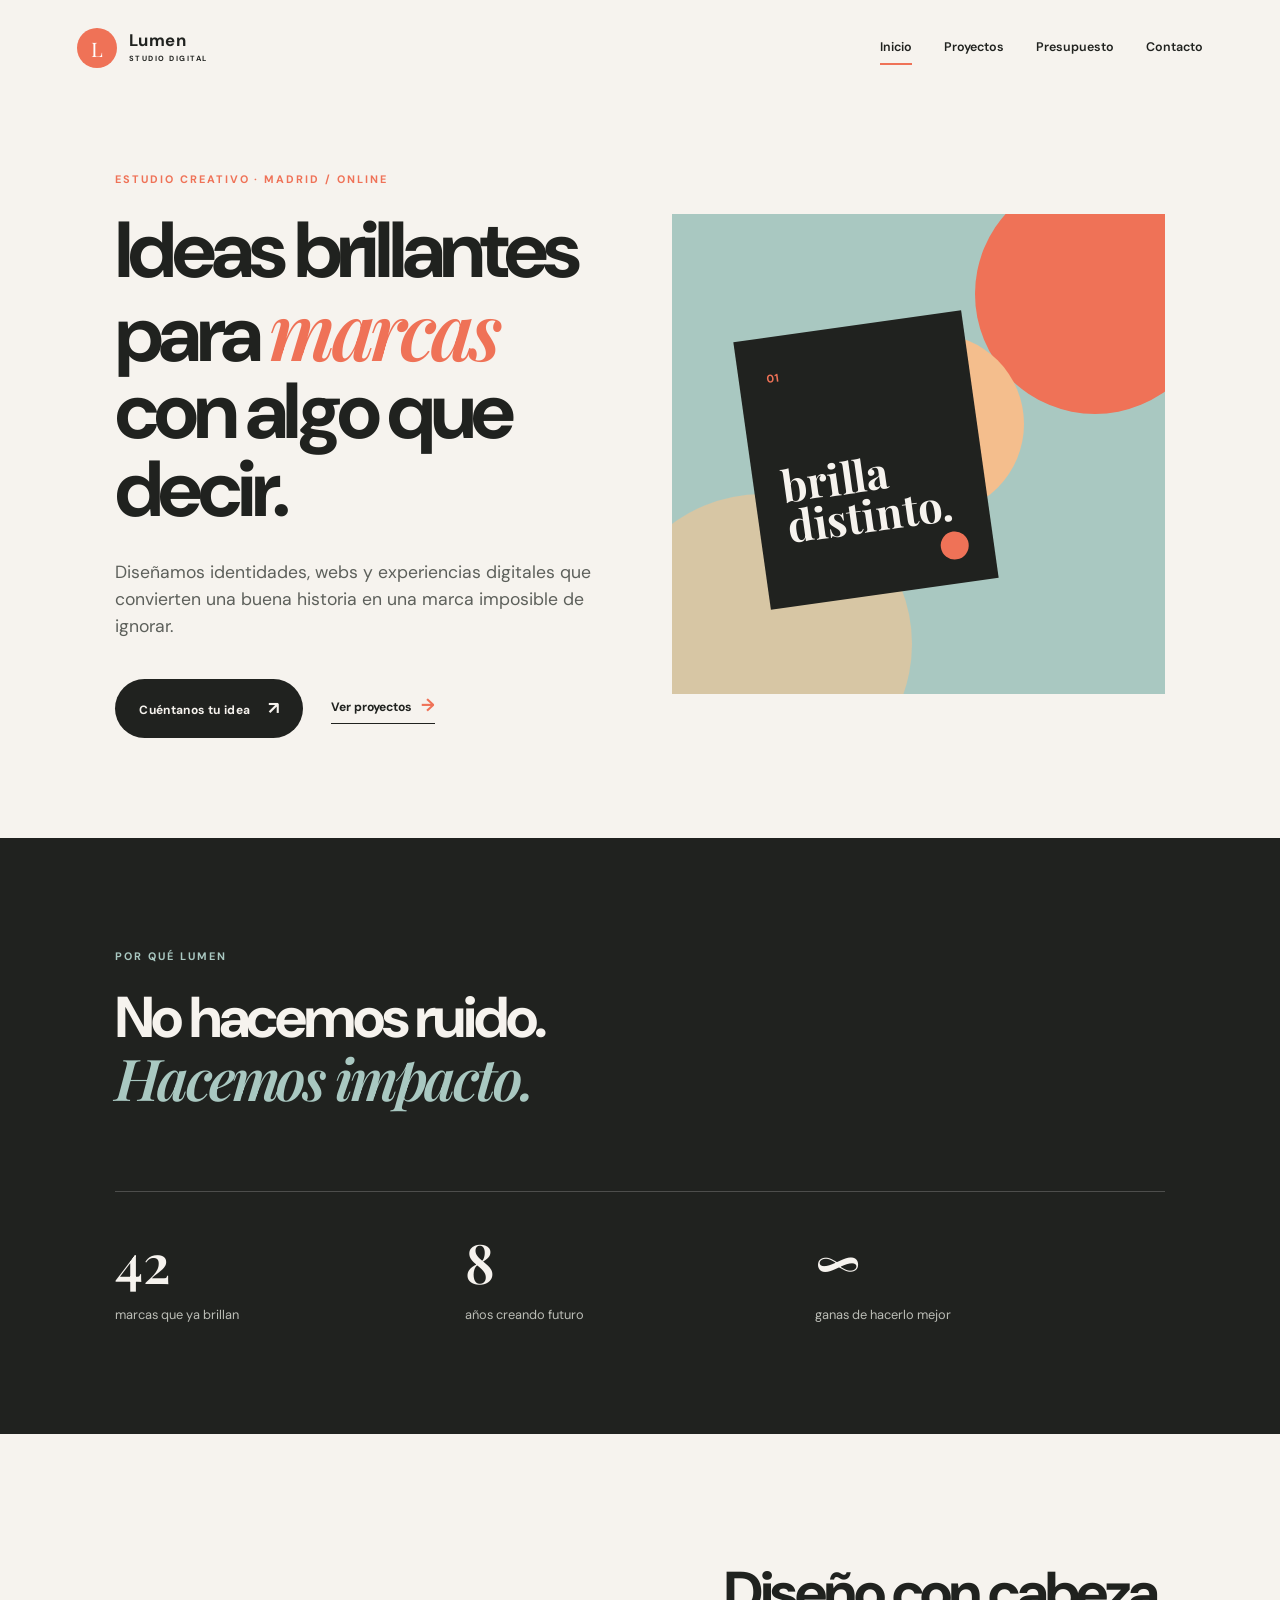
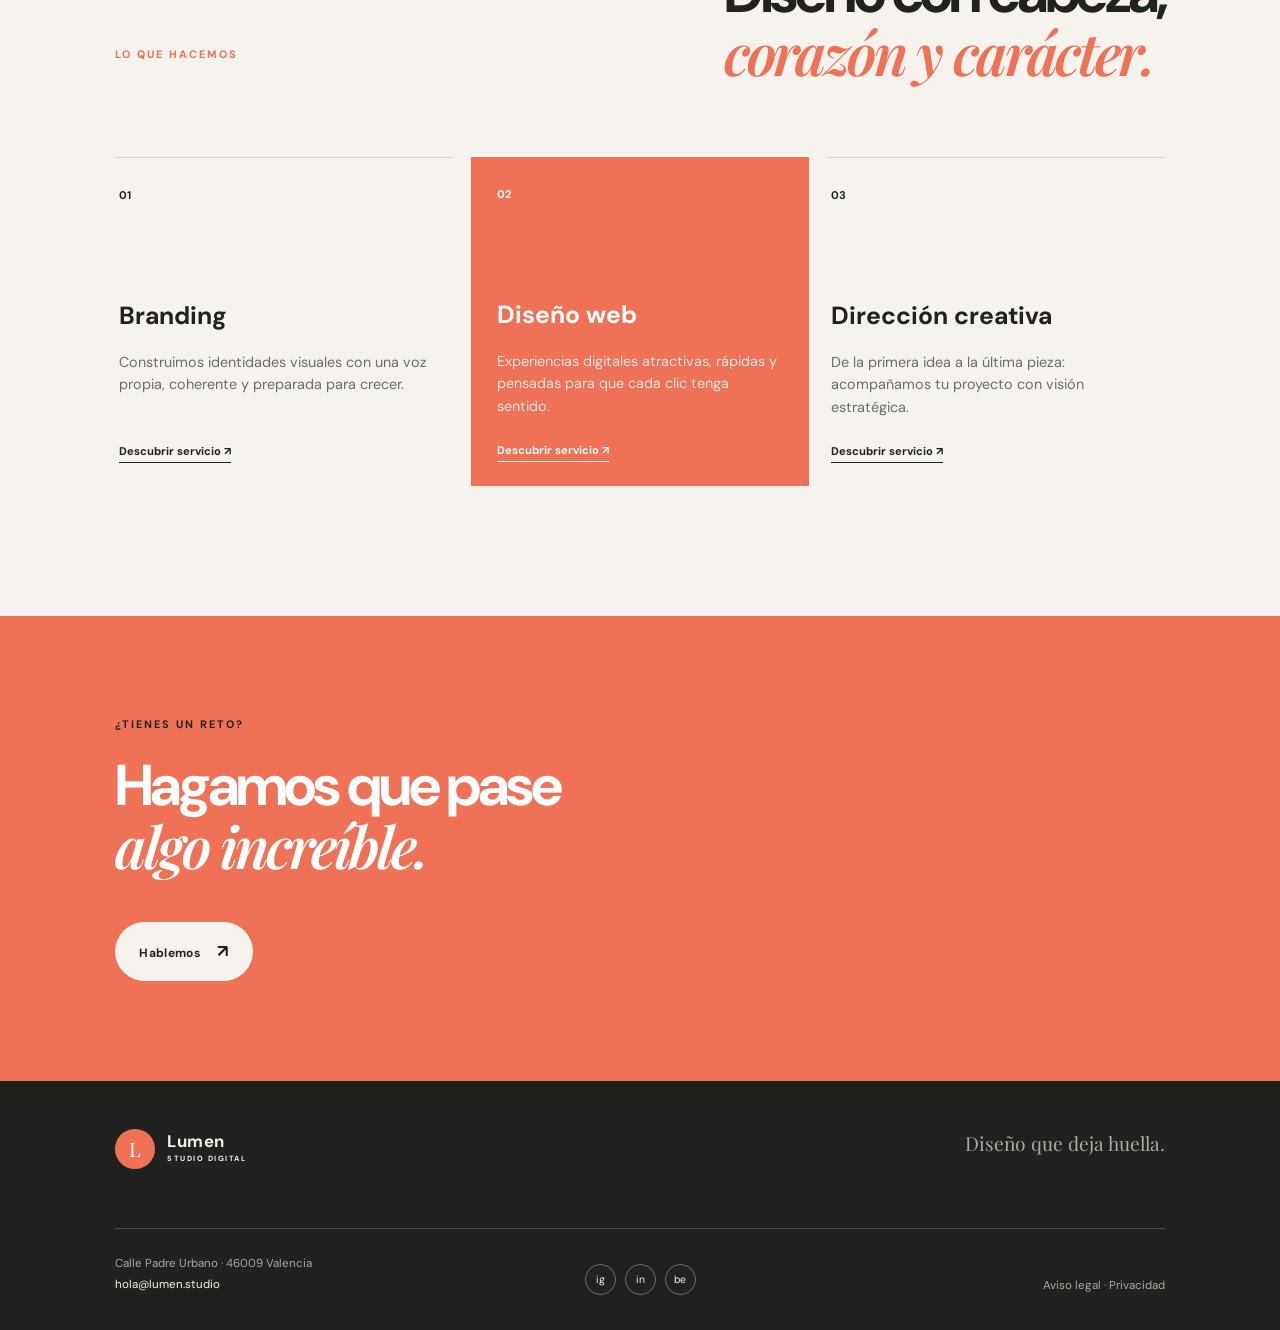
==== index.html @ 8c852293 "Crear sitio web Lumen Studio en Valencia" ====
<!doctype html>
<html lang="es">
<head>
  <meta charset="utf-8">
  <meta name="viewport" content="width=device-width, initial-scale=1">
  <meta name="description" content="Lumen Studio: diseño digital, branding y experiencias web con propósito.">
  <title>Lumen Studio | Diseño que deja huella</title>
  <link rel="stylesheet" href="css/styles.css">
</head>
<body>
  <header class="site-header">
    <a class="brand" href="index.html" aria-label="Lumen Studio, inicio">
      <span class="brand-mark">L</span>
      <span><strong>Lumen</strong><small>STUDIO DIGITAL</small></span>
    </a>
    <nav class="main-nav" aria-label="Navegación principal">
      <a class="active" href="index.html" aria-current="page">Inicio</a>
      <a href="views/productos.html">Proyectos</a>
      <a href="views/presupuesto.html">Presupuesto</a>
      <a href="views/contacto.html">Contacto</a>
    </nav>
  </header>

  <main>
    <section class="hero section-pad">
      <div class="hero-copy">
        <p class="eyebrow">ESTUDIO CREATIVO · MADRID / ONLINE</p>
        <h1>Ideas brillantes para <em>marcas</em> con algo que decir.</h1>
        <p class="lead">Diseñamos identidades, webs y experiencias digitales que convierten una buena historia en una marca imposible de ignorar.</p>
        <div class="hero-actions">
          <a class="button button-primary" href="views/presupuesto.html">Cuéntanos tu idea <span>↗</span></a>
          <a class="text-link" href="views/productos.html">Ver proyectos <span>→</span></a>
        </div>
      </div>
      <div class="hero-art" aria-label="Composición abstracta de formas luminosas">
        <div class="orb orb-one"></div><div class="orb orb-two"></div><div class="orb orb-three"></div>
        <div class="art-card"><span>01</span><strong>brilla<br>distinto.</strong><i></i></div>
      </div>
    </section>

    <section class="statement section-pad" aria-labelledby="statement-title">
      <p class="eyebrow">POR QUÉ LUMEN</p>
      <h2 id="statement-title">No hacemos ruido.<br><em>Hacemos impacto.</em></h2>
      <div class="stats-row">
        <div><strong>42</strong><span>marcas que ya brillan</span></div>
        <div><strong>8</strong><span>años creando futuro</span></div>
        <div><strong>∞</strong><span>ganas de hacerlo mejor</span></div>
      </div>
    </section>

    <section class="services section-pad" aria-labelledby="services-title">
      <div class="section-heading"><p class="eyebrow">LO QUE HACEMOS</p><h2 id="services-title">Diseño con cabeza,<br><em>corazón y carácter.</em></h2></div>
      <div class="service-grid">
        <article class="service-card"><span class="service-number">01</span><h3>Branding</h3><p>Construimos identidades visuales con una voz propia, coherente y preparada para crecer.</p><a href="views/presupuesto.html">Descubrir servicio ↗</a></article>
        <article class="service-card featured"><span class="service-number">02</span><h3>Diseño web</h3><p>Experiencias digitales atractivas, rápidas y pensadas para que cada clic tenga sentido.</p><a href="views/presupuesto.html">Descubrir servicio ↗</a></article>
        <article class="service-card"><span class="service-number">03</span><h3>Dirección creativa</h3><p>De la primera idea a la última pieza: acompañamos tu proyecto con visión estratégica.</p><a href="views/presupuesto.html">Descubrir servicio ↗</a></article>
      </div>
    </section>

    <section class="cta-banner section-pad"><p class="eyebrow">¿TIENES UN RETO?</p><h2>Hagamos que pase<br><em>algo increíble.</em></h2><a class="button button-light" href="views/contacto.html">Hablemos <span>↗</span></a></section>
  </main>

  <footer class="site-footer">
    <div class="footer-top"><a class="brand" href="index.html"><span class="brand-mark">L</span><span><strong>Lumen</strong><small>STUDIO DIGITAL</small></span></a><p>Diseño que deja huella.</p></div>
    <div class="footer-bottom"><address>Calle Padre Urbano · 46009 Valencia<br><a href="mailto:hola@lumen.studio">hola@lumen.studio</a></address><div class="socials" aria-label="Redes sociales"><a href="https://www.instagram.com" aria-label="Instagram">ig</a><a href="https://www.linkedin.com" aria-label="LinkedIn">in</a><a href="https://www.behance.net" aria-label="Behance">be</a></div><a class="legal" href="#">Aviso legal · Privacidad</a></div>
  </footer>
</body>
</html>
---- css/styles.css ----
/* Lumen Studio · Hoja de estilos principal
   Paleta: carbón #20221f · coral #ef7257 · crema #f6f3ee · salvia #a9c8c1 */

@import url('https://fonts.googleapis.com/css2?family=DM+Sans:wght@400;500;600;700&family=Playfair+Display:ital,wght@0,600;1,600&display=swap');

:root { --ink:#20221f; --coral:#ef7257; --cream:#f6f3ee; --sage:#a9c8c1; --line:#d9d4cb; --serif:'Playfair Display', Georgia, serif; --sans:'DM Sans', Arial, sans-serif; }
* { box-sizing:border-box; }
html { scroll-behavior:smooth; }
body { margin:0; color:var(--ink); background:var(--cream); font-family:var(--sans); line-height:1.55; }
a { color:inherit; text-decoration:none; }
.site-header { align-items:center; display:flex; justify-content:space-between; margin:auto; max-width:1440px; padding:28px 6vw; }
.brand { align-items:center; display:flex; gap:12px; letter-spacing:.03em; }
.brand-mark { align-items:center; background:var(--coral); border-radius:50%; color:white; display:flex; font-family:var(--serif); font-size:1.25rem; height:40px; justify-content:center; width:40px; }
.brand strong { display:block; font-size:1.05rem; line-height:1; }
.brand small { display:block; font-size:.47rem; font-weight:700; letter-spacing:.2em; margin-top:4px; }
.main-nav { display:flex; gap:32px; }
.main-nav a { font-size:.78rem; font-weight:600; padding:7px 0; position:relative; }
.main-nav a::after { background:var(--coral); bottom:0; content:''; height:2px; left:0; position:absolute; transform:scaleX(0); transform-origin:left; transition:transform .2s; width:100%; }
.main-nav a:hover::after, .main-nav a.active::after { transform:scaleX(1); }
.section-pad { padding-left:9vw; padding-right:9vw; }
.hero { align-items:center; display:grid; gap:5vw; grid-template-columns:1fr 1fr; min-height:650px; padding-bottom:100px; padding-top:75px; }
.eyebrow { color:var(--coral); font-size:.68rem; font-weight:700; letter-spacing:.18em; margin:0 0 24px; }
h1,h2,h3,p { margin-top:0; }
h1 { font-size:clamp(3.3rem, 6.2vw, 6.2rem); letter-spacing:-.06em; line-height:.98; margin-bottom:30px; max-width:760px; }
h2 { font-size:clamp(2.3rem, 4.5vw, 4.5rem); letter-spacing:-.055em; line-height:1.02; }
h1 em,h2 em { color:var(--coral); font-family:var(--serif); font-weight:600; }
.lead { color:#5d605b; font-size:1.1rem; max-width:520px; }
.hero-actions { align-items:center; display:flex; gap:28px; margin-top:38px; }
.button { border:0; border-radius:100px; display:inline-block; font-family:var(--sans); font-size:.75rem; font-weight:700; letter-spacing:.03em; padding:16px 24px; transition:transform .2s, box-shadow .2s; }
.button span { font-size:1.1rem; margin-left:14px; }
.button:hover { box-shadow:0 10px 25px #20221f22; transform:translateY(-3px); }
.button-primary { background:var(--ink); color:var(--cream); }
.button-light { background:var(--cream); color:var(--ink); }
.text-link { border-bottom:1px solid var(--ink); font-size:.76rem; font-weight:700; padding-bottom:4px; }
.text-link span { color:var(--coral); font-size:1.1rem; margin-left:6px; }
.hero-art { background:var(--sage); height:480px; overflow:hidden; position:relative; }
.orb { border-radius:50%; position:absolute; }
.orb-one { background:var(--coral); height:240px; right:-50px; top:-40px; width:240px; }
.orb-two { background:#d7c6a4; bottom:-100px; height:300px; left:-60px; width:300px; }
.orb-three { background:#f4be8d; height:180px; left:35%; top:25%; width:180px; }
.art-card { background:var(--ink); color:var(--cream); height:270px; left:16%; padding:28px; position:absolute; top:23%; transform:rotate(-8deg); width:230px; }
.art-card span { color:var(--coral); font-size:.7rem; font-weight:700; }.art-card strong { display:block; font-family:var(--serif); font-size:2.7rem; line-height:.95; margin-top:75px; }.art-card i { background:var(--coral); border-radius:50%; bottom:24px; height:28px; position:absolute; right:25px; width:28px; }
.statement { background:var(--ink); color:var(--cream); padding-bottom:110px; padding-top:110px; }.statement .eyebrow { color:var(--sage); }.statement h2 { margin-bottom:80px; }.statement h2 em { color:var(--sage); }.stats-row { border-top:1px solid #ffffff33; display:grid; grid-template-columns:repeat(3,1fr); padding-top:28px; }.stats-row strong { display:block; font-family:var(--serif); font-size:3.4rem; font-weight:600; }.stats-row span { color:#bcbeb7; display:block; font-size:.8rem; }
.services { padding-bottom:130px; padding-top:130px; }.section-heading { align-items:end; display:flex; justify-content:space-between; margin-bottom:70px; }.section-heading h2 { margin-bottom:0; }.service-grid { display:grid; gap:18px; grid-template-columns:repeat(3,1fr); }.service-card { border-top:1px solid var(--line); padding:24px 4px; }.service-card.featured { background:var(--coral); border:0; color:white; padding:24px 26px; }.service-number { font-size:.7rem; font-weight:700; }.service-card h3 { font-size:1.55rem; margin:90px 0 16px; }.service-card p { color:#6a6c66; font-size:.9rem; min-height:72px; }.service-card.featured p { color:#fff; opacity:.82; }.service-card a { border-bottom:1px solid currentColor; font-size:.7rem; font-weight:700; padding-bottom:4px; }
.cta-banner { background:var(--coral); color:white; padding-bottom:100px; padding-top:100px; }.cta-banner .eyebrow { color:var(--ink); }.cta-banner h2 { margin-bottom:42px; }.cta-banner h2 em { color:white; }
.site-footer { background:var(--ink); color:var(--cream); padding:48px 9vw 35px; }.footer-top { align-items:flex-start; display:flex; justify-content:space-between; }.footer-top p { color:#a9aaa4; font-family:var(--serif); font-size:1.2rem; }.footer-bottom { align-items:end; border-top:1px solid #ffffff2e; display:grid; font-size:.72rem; grid-template-columns:1fr auto 1fr; margin-top:50px; padding-top:25px; }.site-footer address { color:#a9aaa4; font-style:normal; line-height:1.8; }.site-footer address a { color:var(--cream); }.socials { display:flex; gap:9px; }.socials a { align-items:center; border:1px solid #ffffff55; border-radius:50%; display:flex; font-size:.65rem; height:31px; justify-content:center; width:31px; }.legal { color:#a9aaa4; justify-self:end; }
.page-intro { padding-bottom:65px; padding-top:100px; }.page-intro h1 { font-size:clamp(3rem,6vw,5.8rem); }.page-intro.compact { padding-bottom:45px; }.portfolio { display:grid; gap:75px 24px; grid-template-columns:repeat(2,1fr); padding-bottom:130px; }.project-wide { grid-column:span 2; }.project-visual { align-items:flex-start; display:flex; flex-direction:column; height:440px; justify-content:space-between; overflow:hidden; padding:28px; position:relative; }.project-visual strong { font-size:clamp(3.5rem,8vw,8rem); letter-spacing:-.08em; line-height:.8; }.project-visual small { font-size:.9rem; }.project-tag { font-size:.65rem; font-weight:700; letter-spacing:.12em; text-transform:uppercase; }.visual-azul { background:#ef7257; color:white; }.visual-azul strong { font-family:var(--serif); font-style:italic; font-weight:600; }.visual-azul::after { border:2px solid #ffffff88; border-radius:50%; content:''; height:310px; position:absolute; right:15%; top:20%; width:310px; }.visual-nova { background:#272a6c; color:#f4e9cf; }.visual-nova strong { font-size:clamp(4rem,10vw,9rem); margin:auto 0; }.visual-nova strong span { font-size:1rem; vertical-align:top; }.visual-fika { background:#d8c0a4; color:#42382d; }.visual-fika strong { font-family:var(--serif); font-weight:600; margin:auto 0; }.visual-fika strong span { display:block; font-family:var(--sans); font-size:1rem; letter-spacing:.3em; text-align:right; }.visual-lento { background:var(--sage); }.visual-lento strong { font-size:clamp(3rem,7vw,7rem); margin:auto 0; }.project-info { display:flex; justify-content:space-between; padding-top:18px; }.project-info h2 { font-size:1.3rem; letter-spacing:-.03em; margin:0; }.project-info p { color:#777971; font-size:.76rem; margin:3px 0 0; }.project-info .text-link { align-self:center; }
.form-section { background:#e9e5dd; padding-bottom:120px; padding-top:70px; }.quote-form { margin:auto; max-width:900px; }.form-row { display:grid; gap:28px; grid-template-columns:1fr 1fr; }.quote-form label { display:block; font-size:.73rem; font-weight:700; letter-spacing:.02em; margin-bottom:28px; }.quote-form label > span, .quote-form label b { color:var(--coral); }.quote-form input,.quote-form select,.quote-form textarea { background:transparent; border:0; border-bottom:1px solid #989a93; border-radius:0; color:var(--ink); display:block; font:400 1rem var(--sans); margin-top:9px; outline:0; padding:12px 0; width:100%; }.quote-form textarea { border:1px solid #989a93; padding:14px; resize:vertical; }.quote-form input:focus,.quote-form select:focus,.quote-form textarea:focus { border-color:var(--coral); }.quote-form input::placeholder,.quote-form textarea::placeholder { color:#999a94; }.check-label { align-items:flex-start; display:flex!important; gap:8px; font-weight:400!important; max-width:550px; }.check-label input { accent-color:var(--coral); flex:0 0 auto; margin:2px 0 0; width:auto; }.check-label a { border-bottom:1px solid currentColor; }.form-note { color:#777971; font-size:.7rem; margin:18px 0 0; }
.contact-grid { align-items:start; display:grid; gap:8vw; grid-template-columns:1.2fr .8fr; padding-bottom:140px; }.map-card { background:#e8e4dc; height:470px; overflow:hidden; position:relative; }.map-card img { height:100%; object-fit:cover; width:100%; }.map-pin { align-items:center; background:var(--coral); border:5px solid #ffffffaa; border-radius:50%; box-shadow:0 7px 15px #20221f33; color:#fff; display:flex; font-family:var(--serif); font-size:1.1rem; height:55px; justify-content:center; left:52%; position:absolute; top:45%; width:55px; }.map-label { background:var(--ink); bottom:35px; color:var(--cream); font-size:.72rem; font-weight:700; left:35%; padding:11px 15px; position:absolute; }.contact-details { padding-top:10px; }.contact-block { border-top:1px solid var(--line); padding:24px 0 32px; }.contact-block address,.contact-block p:not(.eyebrow) { font-size:1.15rem; font-style:normal; line-height:1.7; }.contact-block > a:not(.text-link) { display:block; font-family:var(--serif); font-size:1.25rem; margin:5px 0; }
@media (max-width:800px) { .site-header { align-items:flex-start; flex-direction:column; gap:24px; padding:22px 6vw; }.main-nav { flex-wrap:wrap; gap:14px 22px; }.section-pad { padding-left:6vw; padding-right:6vw; }.hero { grid-template-columns:1fr; min-height:0; padding-bottom:75px; padding-top:50px; }.hero-art { height:350px; }.statement,.services { padding-bottom:80px; padding-top:80px; }.section-heading { align-items:flex-start; flex-direction:column; margin-bottom:40px; }.service-grid,.portfolio,.contact-grid { grid-template-columns:1fr; }.project-wide { grid-column:auto; }.project-visual { height:340px; }.portfolio { gap:55px 0; padding-bottom:80px; }.form-section { padding-bottom:80px; padding-top:45px; }.form-row { grid-template-columns:1fr; gap:0; }.footer-top,.footer-bottom { gap:25px; grid-template-columns:1fr; }.footer-top { flex-direction:column; }.legal { justify-self:start; }.socials { order:2; }.cta-banner { padding-bottom:75px; padding-top:75px; } }
@media (max-width:440px) { h1 { font-size:3rem; }.hero-actions { align-items:flex-start; flex-direction:column; gap:18px; }.stats-row strong { font-size:2.5rem; }.stats-row span { font-size:.7rem; }.project-info { align-items:flex-start; flex-direction:column; gap:18px; }.map-card { height:340px; } }
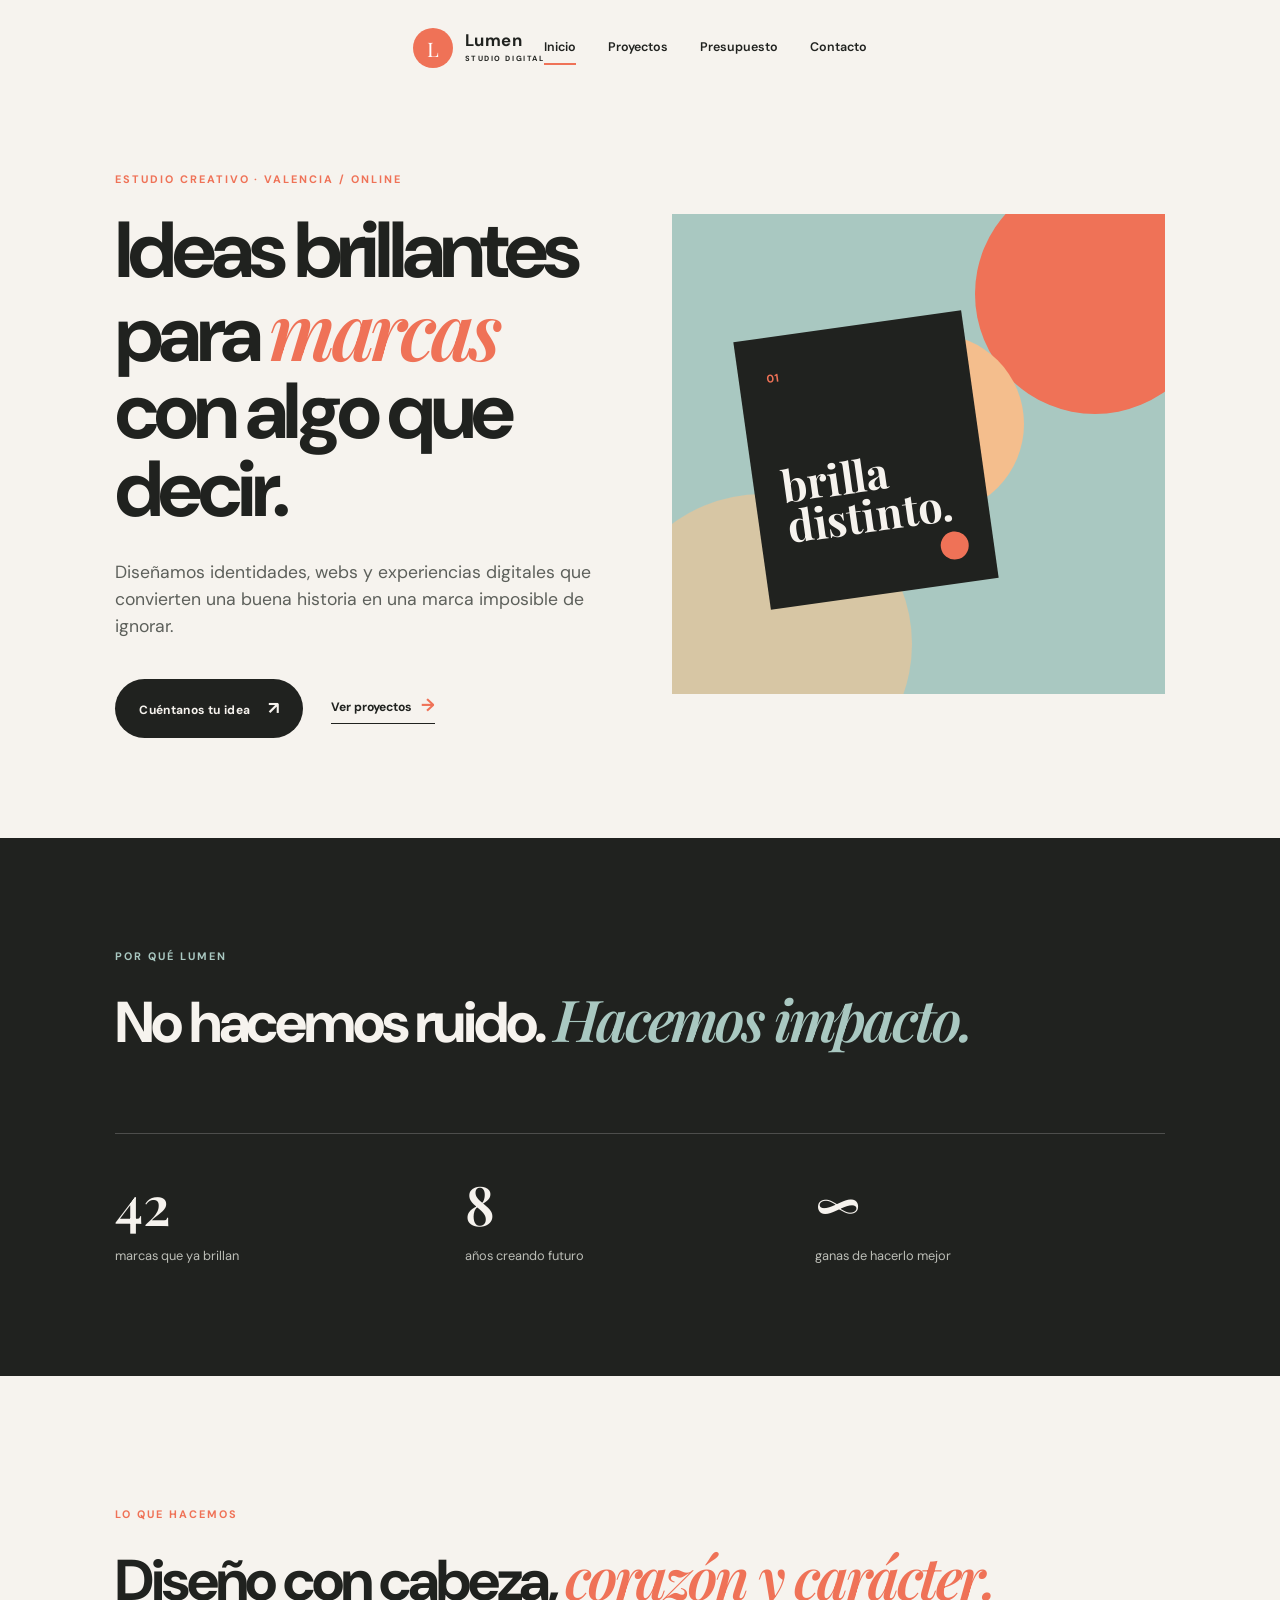
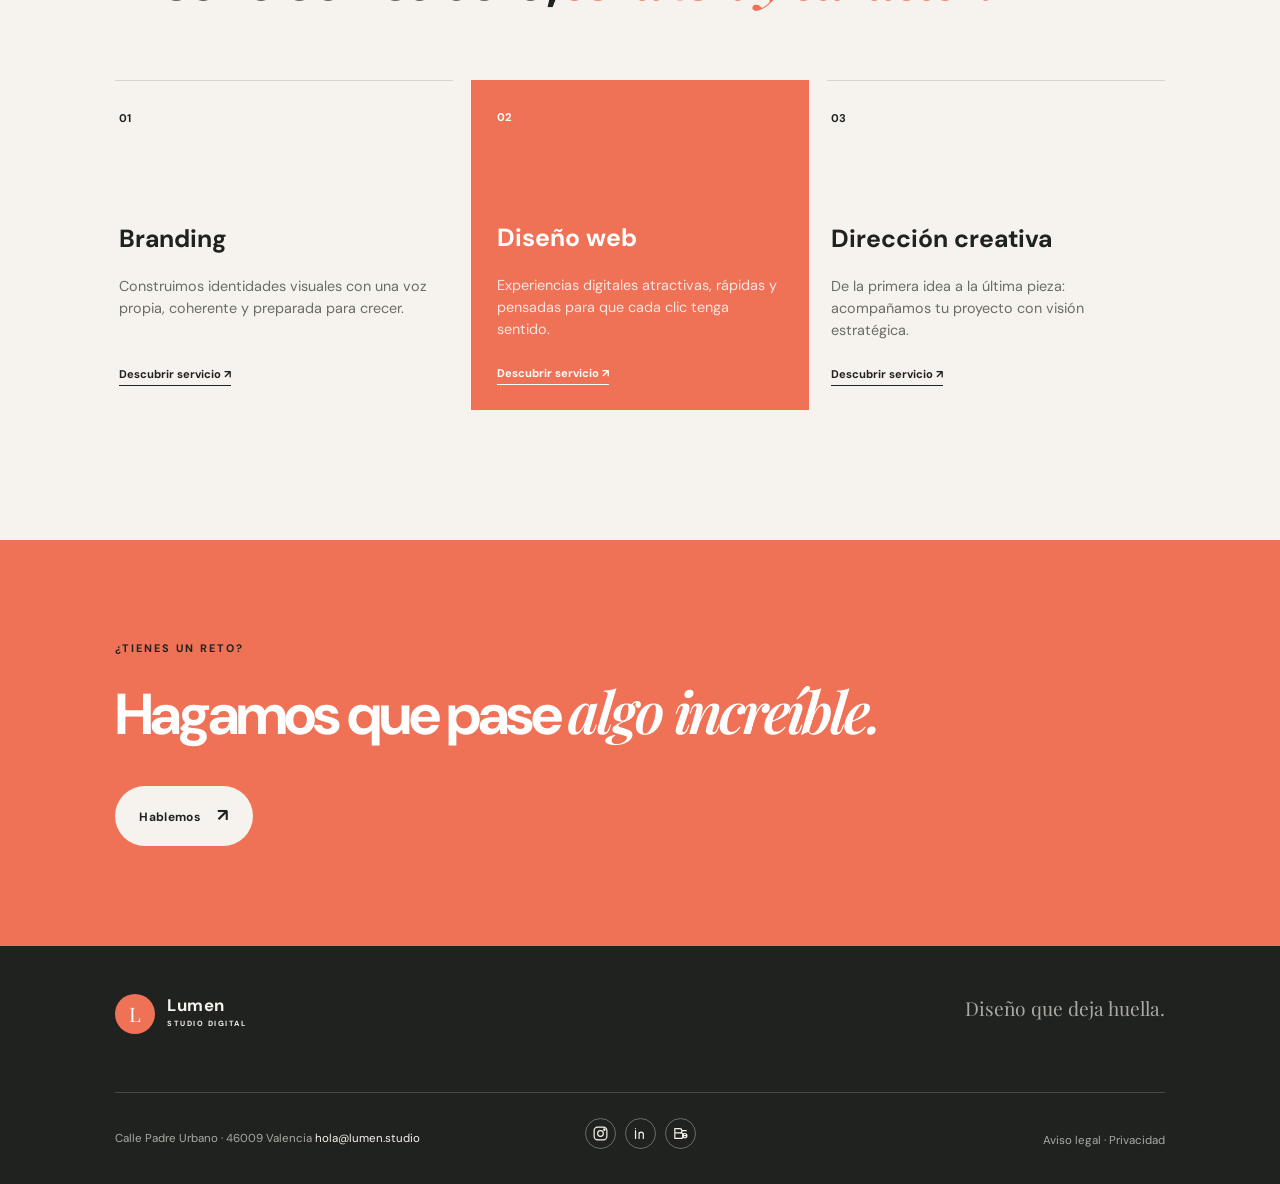
==== commit c1417e6b: "Corregir criterios de evaluacion HTML CSS" ====
--- a/index.html
+++ b/index.html
@@ -1,68 +1,176 @@
 <!doctype html>
 <html lang="es">
-<head>
-  <meta charset="utf-8">
-  <meta name="viewport" content="width=device-width, initial-scale=1">
-  <meta name="description" content="Lumen Studio: diseño digital, branding y experiencias web con propósito.">
-  <title>Lumen Studio | Diseño que deja huella</title>
-  <link rel="stylesheet" href="css/styles.css">
-</head>
-<body>
-  <header class="site-header">
-    <a class="brand" href="index.html" aria-label="Lumen Studio, inicio">
-      <span class="brand-mark">L</span>
-      <span><strong>Lumen</strong><small>STUDIO DIGITAL</small></span>
-    </a>
-    <nav class="main-nav" aria-label="Navegación principal">
-      <a class="active" href="index.html" aria-current="page">Inicio</a>
-      <a href="views/productos.html">Proyectos</a>
-      <a href="views/presupuesto.html">Presupuesto</a>
-      <a href="views/contacto.html">Contacto</a>
-    </nav>
-  </header>
+  <head>
+    <meta charset="utf-8" />
+    <meta name="viewport" content="width=device-width, initial-scale=1" />
+    <meta
+      name="description"
+      content="Lumen Studio: diseño digital, branding y experiencias web con propósito."
+    />
+    <title>Lumen Studio | Diseño que deja huella</title>
+    <link rel="stylesheet" href="css/styles.css" />
+    <link rel="stylesheet" href="css/fixes.css" />
+  </head>
+  <body>
+    <header class="site-header">
+      <a class="brand" href="index.html" aria-label="Lumen Studio, inicio">
+        <span class="brand-mark">L</span>
+        <span class="brand-copy"
+          ><strong>Lumen</strong><small>STUDIO DIGITAL</small></span
+        >
+      </a>
+      <nav class="main-nav" aria-label="Navegación principal">
+        <a class="active" href="index.html" aria-current="page">Inicio</a>
+        <a href="views/productos.html">Proyectos</a>
+        <a href="views/presupuesto.html">Presupuesto</a>
+        <a href="views/contacto.html">Contacto</a>
+      </nav>
+    </header>
 
-  <main>
-    <section class="hero section-pad">
-      <div class="hero-copy">
-        <p class="eyebrow">ESTUDIO CREATIVO · MADRID / ONLINE</p>
-        <h1>Ideas brillantes para <em>marcas</em> con algo que decir.</h1>
-        <p class="lead">Diseñamos identidades, webs y experiencias digitales que convierten una buena historia en una marca imposible de ignorar.</p>
-        <div class="hero-actions">
-          <a class="button button-primary" href="views/presupuesto.html">Cuéntanos tu idea <span>↗</span></a>
-          <a class="text-link" href="views/productos.html">Ver proyectos <span>→</span></a>
+    <main>
+      <section class="hero section-pad">
+        <div class="hero-copy">
+          <p class="eyebrow">ESTUDIO CREATIVO · VALENCIA / ONLINE</p>
+          <h1>Ideas brillantes para <em>marcas</em> con algo que decir.</h1>
+          <p class="lead">
+            Diseñamos identidades, webs y experiencias digitales que convierten
+            una buena historia en una marca imposible de ignorar.
+          </p>
+          <div class="hero-actions">
+            <a class="button button-primary" href="views/presupuesto.html"
+              >Cuéntanos tu idea <span>↗</span></a
+            >
+            <a class="text-link" href="views/productos.html"
+              >Ver proyectos <span>→</span></a
+            >
+          </div>
         </div>
+        <div
+          class="hero-art"
+          role="img"
+          aria-label="Composición abstracta de formas luminosas"
+        >
+          <div class="orb orb-one"></div>
+          <div class="orb orb-two"></div>
+          <div class="orb orb-three"></div>
+          <div class="art-card">
+            <span>01</span>
+            <strong>brilla distinto.</strong>
+            <i></i>
+          </div>
+        </div>
+      </section>
+
+      <section class="statement section-pad" aria-labelledby="statement-title">
+        <p class="eyebrow">POR QUÉ LUMEN</p>
+        <h2 id="statement-title">
+          No hacemos ruido. <em>Hacemos impacto.</em>
+        </h2>
+        <div class="stats-row">
+          <div><strong>42</strong><span>marcas que ya brillan</span></div>
+          <div><strong>8</strong><span>años creando futuro</span></div>
+          <div><strong>∞</strong><span>ganas de hacerlo mejor</span></div>
+        </div>
+      </section>
+
+      <section class="services section-pad" aria-labelledby="services-title">
+        <div class="section-heading">
+          <div>
+            <p class="eyebrow">LO QUE HACEMOS</p>
+            <h2 id="services-title">
+              Diseño con cabeza, <em>corazón y carácter.</em>
+            </h2>
+          </div>
+        </div>
+        <div class="service-grid">
+          <article class="service-card">
+            <span class="service-number">01</span>
+            <h3>Branding</h3>
+            <p>
+              Construimos identidades visuales con una voz propia, coherente y
+              preparada para crecer.
+            </p>
+            <a href="views/presupuesto.html">Descubrir servicio ↗</a>
+          </article>
+          <article class="service-card featured">
+            <span class="service-number">02</span>
+            <h3>Diseño web</h3>
+            <p>
+              Experiencias digitales atractivas, rápidas y pensadas para que
+              cada clic tenga sentido.
+            </p>
+            <a href="views/presupuesto.html">Descubrir servicio ↗</a>
+          </article>
+          <article class="service-card">
+            <span class="service-number">03</span>
+            <h3>Dirección creativa</h3>
+            <p>
+              De la primera idea a la última pieza: acompañamos tu proyecto con
+              visión estratégica.
+            </p>
+            <a href="views/presupuesto.html">Descubrir servicio ↗</a>
+          </article>
+        </div>
+      </section>
+
+      <section class="cta-banner section-pad">
+        <p class="eyebrow">¿TIENES UN RETO?</p>
+        <h2>Hagamos que pase <em>algo increíble.</em></h2>
+        <a class="button button-light" href="views/contacto.html"
+          >Hablemos <span>↗</span></a
+        >
+      </section>
+    </main>
+
+    <footer class="site-footer">
+      <div class="footer-top">
+        <a class="brand" href="index.html" aria-label="Lumen Studio, inicio">
+          <span class="brand-mark">L</span>
+          <span class="brand-copy"
+            ><strong>Lumen</strong><small>STUDIO DIGITAL</small></span
+          >
+        </a>
+        <p>Diseño que deja huella.</p>
       </div>
-      <div class="hero-art" aria-label="Composición abstracta de formas luminosas">
-        <div class="orb orb-one"></div><div class="orb orb-two"></div><div class="orb orb-three"></div>
-        <div class="art-card"><span>01</span><strong>brilla<br>distinto.</strong><i></i></div>
+      <div class="footer-bottom">
+        <address>
+          <span>Calle Padre Urbano · 46009 Valencia</span>
+          <a href="mailto:hola@lumen.studio">hola@lumen.studio</a>
+        </address>
+        <div class="socials" role="group" aria-label="Redes sociales">
+          <a
+            href="https://www.instagram.com"
+            aria-label="Instagram"
+            rel="noopener"
+          >
+            <svg viewBox="0 0 24 24" aria-hidden="true">
+              <rect x="3" y="3" width="18" height="18" rx="5"></rect>
+              <circle cx="12" cy="12" r="4"></circle>
+              <circle cx="17.5" cy="6.5" r="1"></circle>
+            </svg>
+          </a>
+          <a
+            href="https://www.linkedin.com"
+            aria-label="LinkedIn"
+            rel="noopener"
+          >
+            <svg viewBox="0 0 24 24" aria-hidden="true">
+              <path d="M5 8v11M5 5v.1M10 19v-6a3 3 0 0 1 6 0v6M10 11V19"></path>
+            </svg>
+          </a>
+          <a href="https://www.behance.net" aria-label="Behance" rel="noopener">
+            <svg viewBox="0 0 24 24" aria-hidden="true">
+              <path
+                d="M4 5h7a3 3 0 0 1 0 6H4zm0 6h8a4 4 0 0 1 0 8H4zM15 8h5"
+              ></path>
+              <path d="M15 15h6a3 3 0 0 0-6 0 3 3 0 0 0 6 0"></path>
+            </svg>
+          </a>
+        </div>
+        <a class="legal" href="views/contacto.html#privacidad"
+          >Aviso legal · Privacidad</a
+        >
       </div>
-    </section>
-
-    <section class="statement section-pad" aria-labelledby="statement-title">
-      <p class="eyebrow">POR QUÉ LUMEN</p>
-      <h2 id="statement-title">No hacemos ruido.<br><em>Hacemos impacto.</em></h2>
-      <div class="stats-row">
-        <div><strong>42</strong><span>marcas que ya brillan</span></div>
-        <div><strong>8</strong><span>años creando futuro</span></div>
-        <div><strong>∞</strong><span>ganas de hacerlo mejor</span></div>
-      </div>
-    </section>
-
-    <section class="services section-pad" aria-labelledby="services-title">
-      <div class="section-heading"><p class="eyebrow">LO QUE HACEMOS</p><h2 id="services-title">Diseño con cabeza,<br><em>corazón y carácter.</em></h2></div>
-      <div class="service-grid">
-        <article class="service-card"><span class="service-number">01</span><h3>Branding</h3><p>Construimos identidades visuales con una voz propia, coherente y preparada para crecer.</p><a href="views/presupuesto.html">Descubrir servicio ↗</a></article>
-        <article class="service-card featured"><span class="service-number">02</span><h3>Diseño web</h3><p>Experiencias digitales atractivas, rápidas y pensadas para que cada clic tenga sentido.</p><a href="views/presupuesto.html">Descubrir servicio ↗</a></article>
-        <article class="service-card"><span class="service-number">03</span><h3>Dirección creativa</h3><p>De la primera idea a la última pieza: acompañamos tu proyecto con visión estratégica.</p><a href="views/presupuesto.html">Descubrir servicio ↗</a></article>
-      </div>
-    </section>
-
-    <section class="cta-banner section-pad"><p class="eyebrow">¿TIENES UN RETO?</p><h2>Hagamos que pase<br><em>algo increíble.</em></h2><a class="button button-light" href="views/contacto.html">Hablemos <span>↗</span></a></section>
-  </main>
-
-  <footer class="site-footer">
-    <div class="footer-top"><a class="brand" href="index.html"><span class="brand-mark">L</span><span><strong>Lumen</strong><small>STUDIO DIGITAL</small></span></a><p>Diseño que deja huella.</p></div>
-    <div class="footer-bottom"><address>Calle Padre Urbano · 46009 Valencia<br><a href="mailto:hola@lumen.studio">hola@lumen.studio</a></address><div class="socials" aria-label="Redes sociales"><a href="https://www.instagram.com" aria-label="Instagram">ig</a><a href="https://www.linkedin.com" aria-label="LinkedIn">in</a><a href="https://www.behance.net" aria-label="Behance">be</a></div><a class="legal" href="#">Aviso legal · Privacidad</a></div>
-  </footer>
-</body>
+    </footer>
+  </body>
 </html>
--- a/css/styles.css
+++ b/css/styles.css
@@ -1,51 +1,755 @@
 /* Lumen Studio · Hoja de estilos principal
    Paleta: carbón #20221f · coral #ef7257 · crema #f6f3ee · salvia #a9c8c1 */
 
-@import url('https://fonts.googleapis.com/css2?family=DM+Sans:wght@400;500;600;700&family=Playfair+Display:ital,wght@0,600;1,600&display=swap');
+@import url("https://fonts.googleapis.com/css2?family=DM+Sans:wght@400;500;600;700&family=Playfair+Display:ital,wght@0,600;1,600&display=swap");
 
-:root { --ink:#20221f; --coral:#ef7257; --cream:#f6f3ee; --sage:#a9c8c1; --line:#d9d4cb; --serif:'Playfair Display', Georgia, serif; --sans:'DM Sans', Arial, sans-serif; }
-* { box-sizing:border-box; }
-html { scroll-behavior:smooth; }
-body { margin:0; color:var(--ink); background:var(--cream); font-family:var(--sans); line-height:1.55; }
-a { color:inherit; text-decoration:none; }
-.site-header { align-items:center; display:flex; justify-content:space-between; margin:auto; max-width:1440px; padding:28px 6vw; }
-.brand { align-items:center; display:flex; gap:12px; letter-spacing:.03em; }
-.brand-mark { align-items:center; background:var(--coral); border-radius:50%; color:white; display:flex; font-family:var(--serif); font-size:1.25rem; height:40px; justify-content:center; width:40px; }
-.brand strong { display:block; font-size:1.05rem; line-height:1; }
-.brand small { display:block; font-size:.47rem; font-weight:700; letter-spacing:.2em; margin-top:4px; }
-.main-nav { display:flex; gap:32px; }
-.main-nav a { font-size:.78rem; font-weight:600; padding:7px 0; position:relative; }
-.main-nav a::after { background:var(--coral); bottom:0; content:''; height:2px; left:0; position:absolute; transform:scaleX(0); transform-origin:left; transition:transform .2s; width:100%; }
-.main-nav a:hover::after, .main-nav a.active::after { transform:scaleX(1); }
-.section-pad { padding-left:9vw; padding-right:9vw; }
-.hero { align-items:center; display:grid; gap:5vw; grid-template-columns:1fr 1fr; min-height:650px; padding-bottom:100px; padding-top:75px; }
-.eyebrow { color:var(--coral); font-size:.68rem; font-weight:700; letter-spacing:.18em; margin:0 0 24px; }
-h1,h2,h3,p { margin-top:0; }
-h1 { font-size:clamp(3.3rem, 6.2vw, 6.2rem); letter-spacing:-.06em; line-height:.98; margin-bottom:30px; max-width:760px; }
-h2 { font-size:clamp(2.3rem, 4.5vw, 4.5rem); letter-spacing:-.055em; line-height:1.02; }
-h1 em,h2 em { color:var(--coral); font-family:var(--serif); font-weight:600; }
-.lead { color:#5d605b; font-size:1.1rem; max-width:520px; }
-.hero-actions { align-items:center; display:flex; gap:28px; margin-top:38px; }
-.button { border:0; border-radius:100px; display:inline-block; font-family:var(--sans); font-size:.75rem; font-weight:700; letter-spacing:.03em; padding:16px 24px; transition:transform .2s, box-shadow .2s; }
-.button span { font-size:1.1rem; margin-left:14px; }
-.button:hover { box-shadow:0 10px 25px #20221f22; transform:translateY(-3px); }
-.button-primary { background:var(--ink); color:var(--cream); }
-.button-light { background:var(--cream); color:var(--ink); }
-.text-link { border-bottom:1px solid var(--ink); font-size:.76rem; font-weight:700; padding-bottom:4px; }
-.text-link span { color:var(--coral); font-size:1.1rem; margin-left:6px; }
-.hero-art { background:var(--sage); height:480px; overflow:hidden; position:relative; }
-.orb { border-radius:50%; position:absolute; }
-.orb-one { background:var(--coral); height:240px; right:-50px; top:-40px; width:240px; }
-.orb-two { background:#d7c6a4; bottom:-100px; height:300px; left:-60px; width:300px; }
-.orb-three { background:#f4be8d; height:180px; left:35%; top:25%; width:180px; }
-.art-card { background:var(--ink); color:var(--cream); height:270px; left:16%; padding:28px; position:absolute; top:23%; transform:rotate(-8deg); width:230px; }
-.art-card span { color:var(--coral); font-size:.7rem; font-weight:700; }.art-card strong { display:block; font-family:var(--serif); font-size:2.7rem; line-height:.95; margin-top:75px; }.art-card i { background:var(--coral); border-radius:50%; bottom:24px; height:28px; position:absolute; right:25px; width:28px; }
-.statement { background:var(--ink); color:var(--cream); padding-bottom:110px; padding-top:110px; }.statement .eyebrow { color:var(--sage); }.statement h2 { margin-bottom:80px; }.statement h2 em { color:var(--sage); }.stats-row { border-top:1px solid #ffffff33; display:grid; grid-template-columns:repeat(3,1fr); padding-top:28px; }.stats-row strong { display:block; font-family:var(--serif); font-size:3.4rem; font-weight:600; }.stats-row span { color:#bcbeb7; display:block; font-size:.8rem; }
-.services { padding-bottom:130px; padding-top:130px; }.section-heading { align-items:end; display:flex; justify-content:space-between; margin-bottom:70px; }.section-heading h2 { margin-bottom:0; }.service-grid { display:grid; gap:18px; grid-template-columns:repeat(3,1fr); }.service-card { border-top:1px solid var(--line); padding:24px 4px; }.service-card.featured { background:var(--coral); border:0; color:white; padding:24px 26px; }.service-number { font-size:.7rem; font-weight:700; }.service-card h3 { font-size:1.55rem; margin:90px 0 16px; }.service-card p { color:#6a6c66; font-size:.9rem; min-height:72px; }.service-card.featured p { color:#fff; opacity:.82; }.service-card a { border-bottom:1px solid currentColor; font-size:.7rem; font-weight:700; padding-bottom:4px; }
-.cta-banner { background:var(--coral); color:white; padding-bottom:100px; padding-top:100px; }.cta-banner .eyebrow { color:var(--ink); }.cta-banner h2 { margin-bottom:42px; }.cta-banner h2 em { color:white; }
-.site-footer { background:var(--ink); color:var(--cream); padding:48px 9vw 35px; }.footer-top { align-items:flex-start; display:flex; justify-content:space-between; }.footer-top p { color:#a9aaa4; font-family:var(--serif); font-size:1.2rem; }.footer-bottom { align-items:end; border-top:1px solid #ffffff2e; display:grid; font-size:.72rem; grid-template-columns:1fr auto 1fr; margin-top:50px; padding-top:25px; }.site-footer address { color:#a9aaa4; font-style:normal; line-height:1.8; }.site-footer address a { color:var(--cream); }.socials { display:flex; gap:9px; }.socials a { align-items:center; border:1px solid #ffffff55; border-radius:50%; display:flex; font-size:.65rem; height:31px; justify-content:center; width:31px; }.legal { color:#a9aaa4; justify-self:end; }
-.page-intro { padding-bottom:65px; padding-top:100px; }.page-intro h1 { font-size:clamp(3rem,6vw,5.8rem); }.page-intro.compact { padding-bottom:45px; }.portfolio { display:grid; gap:75px 24px; grid-template-columns:repeat(2,1fr); padding-bottom:130px; }.project-wide { grid-column:span 2; }.project-visual { align-items:flex-start; display:flex; flex-direction:column; height:440px; justify-content:space-between; overflow:hidden; padding:28px; position:relative; }.project-visual strong { font-size:clamp(3.5rem,8vw,8rem); letter-spacing:-.08em; line-height:.8; }.project-visual small { font-size:.9rem; }.project-tag { font-size:.65rem; font-weight:700; letter-spacing:.12em; text-transform:uppercase; }.visual-azul { background:#ef7257; color:white; }.visual-azul strong { font-family:var(--serif); font-style:italic; font-weight:600; }.visual-azul::after { border:2px solid #ffffff88; border-radius:50%; content:''; height:310px; position:absolute; right:15%; top:20%; width:310px; }.visual-nova { background:#272a6c; color:#f4e9cf; }.visual-nova strong { font-size:clamp(4rem,10vw,9rem); margin:auto 0; }.visual-nova strong span { font-size:1rem; vertical-align:top; }.visual-fika { background:#d8c0a4; color:#42382d; }.visual-fika strong { font-family:var(--serif); font-weight:600; margin:auto 0; }.visual-fika strong span { display:block; font-family:var(--sans); font-size:1rem; letter-spacing:.3em; text-align:right; }.visual-lento { background:var(--sage); }.visual-lento strong { font-size:clamp(3rem,7vw,7rem); margin:auto 0; }.project-info { display:flex; justify-content:space-between; padding-top:18px; }.project-info h2 { font-size:1.3rem; letter-spacing:-.03em; margin:0; }.project-info p { color:#777971; font-size:.76rem; margin:3px 0 0; }.project-info .text-link { align-self:center; }
-.form-section { background:#e9e5dd; padding-bottom:120px; padding-top:70px; }.quote-form { margin:auto; max-width:900px; }.form-row { display:grid; gap:28px; grid-template-columns:1fr 1fr; }.quote-form label { display:block; font-size:.73rem; font-weight:700; letter-spacing:.02em; margin-bottom:28px; }.quote-form label > span, .quote-form label b { color:var(--coral); }.quote-form input,.quote-form select,.quote-form textarea { background:transparent; border:0; border-bottom:1px solid #989a93; border-radius:0; color:var(--ink); display:block; font:400 1rem var(--sans); margin-top:9px; outline:0; padding:12px 0; width:100%; }.quote-form textarea { border:1px solid #989a93; padding:14px; resize:vertical; }.quote-form input:focus,.quote-form select:focus,.quote-form textarea:focus { border-color:var(--coral); }.quote-form input::placeholder,.quote-form textarea::placeholder { color:#999a94; }.check-label { align-items:flex-start; display:flex!important; gap:8px; font-weight:400!important; max-width:550px; }.check-label input { accent-color:var(--coral); flex:0 0 auto; margin:2px 0 0; width:auto; }.check-label a { border-bottom:1px solid currentColor; }.form-note { color:#777971; font-size:.7rem; margin:18px 0 0; }
-.contact-grid { align-items:start; display:grid; gap:8vw; grid-template-columns:1.2fr .8fr; padding-bottom:140px; }.map-card { background:#e8e4dc; height:470px; overflow:hidden; position:relative; }.map-card img { height:100%; object-fit:cover; width:100%; }.map-pin { align-items:center; background:var(--coral); border:5px solid #ffffffaa; border-radius:50%; box-shadow:0 7px 15px #20221f33; color:#fff; display:flex; font-family:var(--serif); font-size:1.1rem; height:55px; justify-content:center; left:52%; position:absolute; top:45%; width:55px; }.map-label { background:var(--ink); bottom:35px; color:var(--cream); font-size:.72rem; font-weight:700; left:35%; padding:11px 15px; position:absolute; }.contact-details { padding-top:10px; }.contact-block { border-top:1px solid var(--line); padding:24px 0 32px; }.contact-block address,.contact-block p:not(.eyebrow) { font-size:1.15rem; font-style:normal; line-height:1.7; }.contact-block > a:not(.text-link) { display:block; font-family:var(--serif); font-size:1.25rem; margin:5px 0; }
-@media (max-width:800px) { .site-header { align-items:flex-start; flex-direction:column; gap:24px; padding:22px 6vw; }.main-nav { flex-wrap:wrap; gap:14px 22px; }.section-pad { padding-left:6vw; padding-right:6vw; }.hero { grid-template-columns:1fr; min-height:0; padding-bottom:75px; padding-top:50px; }.hero-art { height:350px; }.statement,.services { padding-bottom:80px; padding-top:80px; }.section-heading { align-items:flex-start; flex-direction:column; margin-bottom:40px; }.service-grid,.portfolio,.contact-grid { grid-template-columns:1fr; }.project-wide { grid-column:auto; }.project-visual { height:340px; }.portfolio { gap:55px 0; padding-bottom:80px; }.form-section { padding-bottom:80px; padding-top:45px; }.form-row { grid-template-columns:1fr; gap:0; }.footer-top,.footer-bottom { gap:25px; grid-template-columns:1fr; }.footer-top { flex-direction:column; }.legal { justify-self:start; }.socials { order:2; }.cta-banner { padding-bottom:75px; padding-top:75px; } }
-@media (max-width:440px) { h1 { font-size:3rem; }.hero-actions { align-items:flex-start; flex-direction:column; gap:18px; }.stats-row strong { font-size:2.5rem; }.stats-row span { font-size:.7rem; }.project-info { align-items:flex-start; flex-direction:column; gap:18px; }.map-card { height:340px; } }
+:root {
+  --ink: #20221f;
+  --coral: #ef7257;
+  --cream: #f6f3ee;
+  --sage: #a9c8c1;
+  --line: #d9d4cb;
+  --serif: "Playfair Display", Georgia, serif;
+  --sans: "DM Sans", Arial, sans-serif;
+}
+* {
+  box-sizing: border-box;
+}
+html {
+  scroll-behavior: smooth;
+}
+body {
+  margin: 0;
+  color: var(--ink);
+  background: var(--cream);
+  font-family: var(--sans);
+  line-height: 1.55;
+}
+a {
+  color: inherit;
+  text-decoration: none;
+}
+.site-header {
+  align-items: center;
+  display: flex;
+  justify-content: space-between;
+  margin: auto;
+  max-width: 1440px;
+  padding: 28px 6vw;
+}
+.brand {
+  align-items: center;
+  display: flex;
+  gap: 12px;
+  letter-spacing: 0.03em;
+}
+.brand-mark {
+  align-items: center;
+  background: var(--coral);
+  border-radius: 50%;
+  color: white;
+  display: flex;
+  font-family: var(--serif);
+  font-size: 1.25rem;
+  height: 40px;
+  justify-content: center;
+  width: 40px;
+}
+.brand strong {
+  display: block;
+  font-size: 1.05rem;
+  line-height: 1;
+}
+.brand small {
+  display: block;
+  font-size: 0.47rem;
+  font-weight: 700;
+  letter-spacing: 0.2em;
+  margin-top: 4px;
+}
+.main-nav {
+  display: flex;
+  gap: 32px;
+}
+.main-nav a {
+  font-size: 0.78rem;
+  font-weight: 600;
+  padding: 7px 0;
+  position: relative;
+}
+.main-nav a::after {
+  background: var(--coral);
+  bottom: 0;
+  content: "";
+  height: 2px;
+  left: 0;
+  position: absolute;
+  transform: scaleX(0);
+  transform-origin: left;
+  transition: transform 0.2s;
+  width: 100%;
+}
+.main-nav a:hover::after,
+.main-nav a.active::after {
+  transform: scaleX(1);
+}
+.section-pad {
+  padding-left: 9vw;
+  padding-right: 9vw;
+}
+.hero {
+  align-items: center;
+  display: grid;
+  gap: 5vw;
+  grid-template-columns: 1fr 1fr;
+  min-height: 650px;
+  padding-bottom: 100px;
+  padding-top: 75px;
+}
+.eyebrow {
+  color: var(--coral);
+  font-size: 0.68rem;
+  font-weight: 700;
+  letter-spacing: 0.18em;
+  margin: 0 0 24px;
+}
+h1,
+h2,
+h3,
+p {
+  margin-top: 0;
+}
+h1 {
+  font-size: clamp(3.3rem, 6.2vw, 6.2rem);
+  letter-spacing: -0.06em;
+  line-height: 0.98;
+  margin-bottom: 30px;
+  max-width: 760px;
+}
+h2 {
+  font-size: clamp(2.3rem, 4.5vw, 4.5rem);
+  letter-spacing: -0.055em;
+  line-height: 1.02;
+}
+h1 em,
+h2 em {
+  color: var(--coral);
+  font-family: var(--serif);
+  font-weight: 600;
+}
+.lead {
+  color: #5d605b;
+  font-size: 1.1rem;
+  max-width: 520px;
+}
+.hero-actions {
+  align-items: center;
+  display: flex;
+  gap: 28px;
+  margin-top: 38px;
+}
+.button {
+  border: 0;
+  border-radius: 100px;
+  display: inline-block;
+  font-family: var(--sans);
+  font-size: 0.75rem;
+  font-weight: 700;
+  letter-spacing: 0.03em;
+  padding: 16px 24px;
+  transition:
+    transform 0.2s,
+    box-shadow 0.2s;
+}
+.button span {
+  font-size: 1.1rem;
+  margin-left: 14px;
+}
+.button:hover {
+  box-shadow: 0 10px 25px #20221f22;
+  transform: translateY(-3px);
+}
+.button-primary {
+  background: var(--ink);
+  color: var(--cream);
+}
+.button-light {
+  background: var(--cream);
+  color: var(--ink);
+}
+.text-link {
+  border-bottom: 1px solid var(--ink);
+  font-size: 0.76rem;
+  font-weight: 700;
+  padding-bottom: 4px;
+}
+.text-link span {
+  color: var(--coral);
+  font-size: 1.1rem;
+  margin-left: 6px;
+}
+.hero-art {
+  background: var(--sage);
+  height: 480px;
+  overflow: hidden;
+  position: relative;
+}
+.orb {
+  border-radius: 50%;
+  position: absolute;
+}
+.orb-one {
+  background: var(--coral);
+  height: 240px;
+  right: -50px;
+  top: -40px;
+  width: 240px;
+}
+.orb-two {
+  background: #d7c6a4;
+  bottom: -100px;
+  height: 300px;
+  left: -60px;
+  width: 300px;
+}
+.orb-three {
+  background: #f4be8d;
+  height: 180px;
+  left: 35%;
+  top: 25%;
+  width: 180px;
+}
+.art-card {
+  background: var(--ink);
+  color: var(--cream);
+  height: 270px;
+  left: 16%;
+  padding: 28px;
+  position: absolute;
+  top: 23%;
+  transform: rotate(-8deg);
+  width: 230px;
+}
+.art-card span {
+  color: var(--coral);
+  font-size: 0.7rem;
+  font-weight: 700;
+}
+.art-card strong {
+  display: block;
+  font-family: var(--serif);
+  font-size: 2.7rem;
+  line-height: 0.95;
+  margin-top: 75px;
+}
+.art-card i {
+  background: var(--coral);
+  border-radius: 50%;
+  bottom: 24px;
+  height: 28px;
+  position: absolute;
+  right: 25px;
+  width: 28px;
+}
+.statement {
+  background: var(--ink);
+  color: var(--cream);
+  padding-bottom: 110px;
+  padding-top: 110px;
+}
+.statement .eyebrow {
+  color: var(--sage);
+}
+.statement h2 {
+  margin-bottom: 80px;
+}
+.statement h2 em {
+  color: var(--sage);
+}
+.stats-row {
+  border-top: 1px solid #ffffff33;
+  display: grid;
+  grid-template-columns: repeat(3, 1fr);
+  padding-top: 28px;
+}
+.stats-row strong {
+  display: block;
+  font-family: var(--serif);
+  font-size: 3.4rem;
+  font-weight: 600;
+}
+.stats-row span {
+  color: #bcbeb7;
+  display: block;
+  font-size: 0.8rem;
+}
+.services {
+  padding-bottom: 130px;
+  padding-top: 130px;
+}
+.section-heading {
+  align-items: end;
+  display: flex;
+  justify-content: space-between;
+  margin-bottom: 70px;
+}
+.section-heading h2 {
+  margin-bottom: 0;
+}
+.service-grid {
+  display: grid;
+  gap: 18px;
+  grid-template-columns: repeat(3, 1fr);
+}
+.service-card {
+  border-top: 1px solid var(--line);
+  padding: 24px 4px;
+}
+.service-card.featured {
+  background: var(--coral);
+  border: 0;
+  color: white;
+  padding: 24px 26px;
+}
+.service-number {
+  font-size: 0.7rem;
+  font-weight: 700;
+}
+.service-card h3 {
+  font-size: 1.55rem;
+  margin: 90px 0 16px;
+}
+.service-card p {
+  color: #6a6c66;
+  font-size: 0.9rem;
+  min-height: 72px;
+}
+.service-card.featured p {
+  color: #fff;
+  opacity: 0.82;
+}
+.service-card a {
+  border-bottom: 1px solid currentColor;
+  font-size: 0.7rem;
+  font-weight: 700;
+  padding-bottom: 4px;
+}
+.cta-banner {
+  background: var(--coral);
+  color: white;
+  padding-bottom: 100px;
+  padding-top: 100px;
+}
+.cta-banner .eyebrow {
+  color: var(--ink);
+}
+.cta-banner h2 {
+  margin-bottom: 42px;
+}
+.cta-banner h2 em {
+  color: white;
+}
+.site-footer {
+  background: var(--ink);
+  color: var(--cream);
+  padding: 48px 9vw 35px;
+}
+.footer-top {
+  align-items: flex-start;
+  display: flex;
+  justify-content: space-between;
+}
+.footer-top p {
+  color: #a9aaa4;
+  font-family: var(--serif);
+  font-size: 1.2rem;
+}
+.footer-bottom {
+  align-items: end;
+  border-top: 1px solid #ffffff2e;
+  display: grid;
+  font-size: 0.72rem;
+  grid-template-columns: 1fr auto 1fr;
+  margin-top: 50px;
+  padding-top: 25px;
+}
+.site-footer address {
+  color: #a9aaa4;
+  font-style: normal;
+  line-height: 1.8;
+}
+.site-footer address a {
+  color: var(--cream);
+}
+.socials {
+  display: flex;
+  gap: 9px;
+}
+.socials a {
+  align-items: center;
+  border: 1px solid #ffffff55;
+  border-radius: 50%;
+  display: flex;
+  font-size: 0.65rem;
+  height: 31px;
+  justify-content: center;
+  width: 31px;
+}
+.legal {
+  color: #a9aaa4;
+  justify-self: end;
+}
+.page-intro {
+  padding-bottom: 65px;
+  padding-top: 100px;
+}
+.page-intro h1 {
+  font-size: clamp(3rem, 6vw, 5.8rem);
+}
+.page-intro.compact {
+  padding-bottom: 45px;
+}
+.portfolio {
+  display: grid;
+  gap: 75px 24px;
+  grid-template-columns: repeat(2, 1fr);
+  padding-bottom: 130px;
+}
+.project-wide {
+  grid-column: span 2;
+}
+.project-visual {
+  align-items: flex-start;
+  display: flex;
+  flex-direction: column;
+  height: 440px;
+  justify-content: space-between;
+  overflow: hidden;
+  padding: 28px;
+  position: relative;
+}
+.project-visual strong {
+  font-size: clamp(3.5rem, 8vw, 8rem);
+  letter-spacing: -0.08em;
+  line-height: 0.8;
+}
+.project-visual small {
+  font-size: 0.9rem;
+}
+.project-tag {
+  font-size: 0.65rem;
+  font-weight: 700;
+  letter-spacing: 0.12em;
+  text-transform: uppercase;
+}
+.visual-azul {
+  background: #ef7257;
+  color: white;
+}
+.visual-azul strong {
+  font-family: var(--serif);
+  font-style: italic;
+  font-weight: 600;
+}
+.visual-azul::after {
+  border: 2px solid #ffffff88;
+  border-radius: 50%;
+  content: "";
+  height: 310px;
+  position: absolute;
+  right: 15%;
+  top: 20%;
+  width: 310px;
+}
+.visual-nova {
+  background: #272a6c;
+  color: #f4e9cf;
+}
+.visual-nova strong {
+  font-size: clamp(4rem, 10vw, 9rem);
+  margin: auto 0;
+}
+.visual-nova strong span {
+  font-size: 1rem;
+  vertical-align: top;
+}
+.visual-fika {
+  background: #d8c0a4;
+  color: #42382d;
+}
+.visual-fika strong {
+  font-family: var(--serif);
+  font-weight: 600;
+  margin: auto 0;
+}
+.visual-fika strong span {
+  display: block;
+  font-family: var(--sans);
+  font-size: 1rem;
+  letter-spacing: 0.3em;
+  text-align: right;
+}
+.visual-lento {
+  background: var(--sage);
+}
+.visual-lento strong {
+  font-size: clamp(3rem, 7vw, 7rem);
+  margin: auto 0;
+}
+.project-info {
+  display: flex;
+  justify-content: space-between;
+  padding-top: 18px;
+}
+.project-info h2 {
+  font-size: 1.3rem;
+  letter-spacing: -0.03em;
+  margin: 0;
+}
+.project-info p {
+  color: #777971;
+  font-size: 0.76rem;
+  margin: 3px 0 0;
+}
+.project-info .text-link {
+  align-self: center;
+}
+.form-section {
+  background: #e9e5dd;
+  padding-bottom: 120px;
+  padding-top: 70px;
+}
+.quote-form {
+  margin: auto;
+  max-width: 900px;
+}
+.form-row {
+  display: grid;
+  gap: 28px;
+  grid-template-columns: 1fr 1fr;
+}
+.quote-form label {
+  display: block;
+  font-size: 0.73rem;
+  font-weight: 700;
+  letter-spacing: 0.02em;
+  margin-bottom: 28px;
+}
+.quote-form label > span,
+.quote-form label b {
+  color: var(--coral);
+}
+.quote-form input,
+.quote-form select,
+.quote-form textarea {
+  background: transparent;
+  border: 0;
+  border-bottom: 1px solid #989a93;
+  border-radius: 0;
+  color: var(--ink);
+  display: block;
+  font: 400 1rem var(--sans);
+  margin-top: 9px;
+  outline: 0;
+  padding: 12px 0;
+  width: 100%;
+}
+.quote-form textarea {
+  border: 1px solid #989a93;
+  padding: 14px;
+  resize: vertical;
+}
+.quote-form input:focus,
+.quote-form select:focus,
+.quote-form textarea:focus {
+  border-color: var(--coral);
+}
+.quote-form input::placeholder,
+.quote-form textarea::placeholder {
+  color: #999a94;
+}
+.check-label {
+  align-items: flex-start;
+  display: flex !important;
+  gap: 8px;
+  font-weight: 400 !important;
+  max-width: 550px;
+}
+.check-label input {
+  accent-color: var(--coral);
+  flex: 0 0 auto;
+  margin: 2px 0 0;
+  width: auto;
+}
+.check-label a {
+  border-bottom: 1px solid currentColor;
+}
+.form-note {
+  color: #777971;
+  font-size: 0.7rem;
+  margin: 18px 0 0;
+}
+.contact-grid {
+  align-items: start;
+  display: grid;
+  gap: 8vw;
+  grid-template-columns: 1.2fr 0.8fr;
+  padding-bottom: 140px;
+}
+.map-card {
+  background: #e8e4dc;
+  height: 470px;
+  overflow: hidden;
+  position: relative;
+}
+.map-card img {
+  height: 100%;
+  object-fit: cover;
+  width: 100%;
+}
+.map-pin {
+  align-items: center;
+  background: var(--coral);
+  border: 5px solid #ffffffaa;
+  border-radius: 50%;
+  box-shadow: 0 7px 15px #20221f33;
+  color: #fff;
+  display: flex;
+  font-family: var(--serif);
+  font-size: 1.1rem;
+  height: 55px;
+  justify-content: center;
+  left: 52%;
+  position: absolute;
+  top: 45%;
+  width: 55px;
+}
+.map-label {
+  background: var(--ink);
+  bottom: 35px;
+  color: var(--cream);
+  font-size: 0.72rem;
+  font-weight: 700;
+  left: 35%;
+  padding: 11px 15px;
+  position: absolute;
+}
+.contact-details {
+  padding-top: 10px;
+}
+.contact-block {
+  border-top: 1px solid var(--line);
+  padding: 24px 0 32px;
+}
+.contact-block address,
+.contact-block p:not(.eyebrow) {
+  font-size: 1.15rem;
+  font-style: normal;
+  line-height: 1.7;
+}
+.contact-block > a:not(.text-link) {
+  display: block;
+  font-family: var(--serif);
+  font-size: 1.25rem;
+  margin: 5px 0;
+}
+@media (max-width: 800px) {
+  .site-header {
+    align-items: flex-start;
+    flex-direction: column;
+    gap: 24px;
+    padding: 22px 6vw;
+  }
+  .main-nav {
+    flex-wrap: wrap;
+    gap: 14px 22px;
+  }
+  .section-pad {
+    padding-left: 6vw;
+    padding-right: 6vw;
+  }
+  .hero {
+    grid-template-columns: 1fr;
+    min-height: 0;
+    padding-bottom: 75px;
+    padding-top: 50px;
+  }
+  .hero-art {
+    height: 350px;
+  }
+  .statement,
+  .services {
+    padding-bottom: 80px;
+    padding-top: 80px;
+  }
+  .section-heading {
+    align-items: flex-start;
+    flex-direction: column;
+    margin-bottom: 40px;
+  }
+  .service-grid,
+  .portfolio,
+  .contact-grid {
+    grid-template-columns: 1fr;
+  }
+  .project-wide {
+    grid-column: auto;
+  }
+  .project-visual {
+    height: 340px;
+  }
+  .portfolio {
+    gap: 55px 0;
+    padding-bottom: 80px;
+  }
+  .form-section {
+    padding-bottom: 80px;
+    padding-top: 45px;
+  }
+  .form-row {
+    grid-template-columns: 1fr;
+    gap: 0;
+  }
+  .footer-top,
+  .footer-bottom {
+    gap: 25px;
+    grid-template-columns: 1fr;
+  }
+  .footer-top {
+    flex-direction: column;
+  }
+  .legal {
+    justify-self: start;
+  }
+  .socials {
+    order: 2;
+  }
+  .cta-banner {
+    padding-bottom: 75px;
+    padding-top: 75px;
+  }
+}
+@media (max-width: 440px) {
+  h1 {
+    font-size: 3rem;
+  }
+  .hero-actions {
+    align-items: flex-start;
+    flex-direction: column;
+    gap: 18px;
+  }
+  .stats-row strong {
+    font-size: 2.5rem;
+  }
+  .stats-row span {
+    font-size: 0.7rem;
+  }
+  .project-info {
+    align-items: flex-start;
+    flex-direction: column;
+    gap: 18px;
+  }
+  .map-card {
+    height: 340px;
+  }
+}
--- a/css/fixes.css
+++ b/css/fixes.css
@@ -0,0 +1,98 @@
+/* Correcciones de evaluación: layout, imágenes, iconos y contenido */
+html,
+body {
+  min-height: 100%;
+}
+
+body {
+  display: flex;
+  flex-direction: column;
+}
+
+main {
+  flex: 1 0 auto;
+}
+
+.site-footer {
+  flex-shrink: 0;
+  margin-top: auto;
+}
+
+.brand-copy {
+  display: inline-block;
+}
+
+.project-image {
+  display: block;
+  height: 440px;
+  overflow: hidden;
+  position: relative;
+}
+
+.project-image img {
+  display: block;
+  height: 100%;
+  object-fit: cover;
+  transition: transform 0.4s ease;
+  width: 100%;
+}
+
+.project-image:hover img {
+  transform: scale(1.04);
+}
+
+.project-image::after {
+  background: linear-gradient(180deg, rgba(32, 34, 31, 0.35), transparent 35%);
+  content: "";
+  bottom: 0;
+  left: 0;
+  pointer-events: none;
+  position: absolute;
+  right: 0;
+  top: 0;
+}
+
+.project-image .project-tag {
+  color: #ffffff;
+  left: 28px;
+  position: absolute;
+  top: 28px;
+  z-index: 1;
+}
+
+.socials svg {
+  fill: none;
+  height: 17px;
+  stroke: currentColor;
+  stroke-linecap: round;
+  stroke-linejoin: round;
+  stroke-width: 1.7;
+  width: 17px;
+}
+
+.contact-block address span,
+.contact-block > p span {
+  display: block;
+}
+
+.privacy-copy {
+  color: #777971;
+  font-size: 0.82rem !important;
+  margin-top: 14px;
+}
+
+.visually-hidden {
+  clip: rect(0 0 0 0);
+  clip-path: inset(50%);
+  height: 1px;
+  overflow: hidden;
+  position: absolute;
+  white-space: nowrap;
+  width: 1px;
+}
+
+@media (max-width: 800px) {
+  .project-image {
+    height: 340px;
+  }
+}
